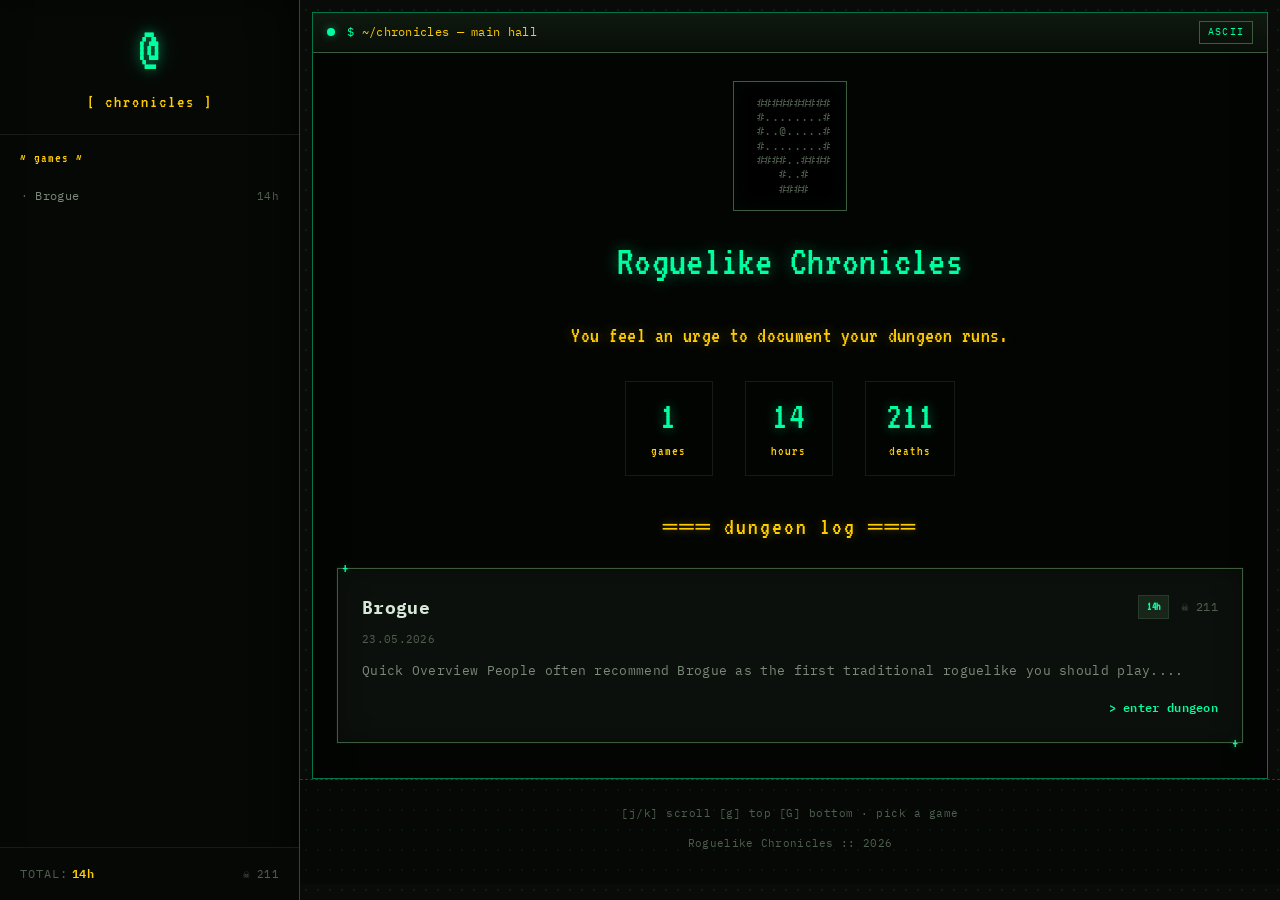
==== index.html @ c8e991f7 "deploy: 775ee15b9d91f881b4c596641ac3ddcf0772342a" ====
<!DOCTYPE html>
<html lang="en">
<head>
  <meta charset="UTF-8">
  <meta name="viewport" content="width=device-width, initial-scale=1.0">
  <title>Roguelike Chronicles</title>
  <link rel="stylesheet" href="https://fonts.googleapis.com/css2?family=IBM+Plex+Mono:wght@400;500;600&family=VT323&display=swap">
  <script async src="https://www.googletagmanager.com/gtag/js?id=G-BKC3J0J8XS"></script>
  <script>
    window.dataLayer = window.dataLayer || [];
    function gtag(){dataLayer.push(arguments);}
    gtag('js', new Date());
    gtag('config', 'G-BKC3J0J8XS');
  </script>
  <style>
/* =============================================
   Roguelike Chronicles — terminal / ASCII theme
   ============================================= */

:root {
  --bg-primary: #080b08;
  --bg-secondary: #0f140f;
  --bg-sidebar: #060806;
  --bg-card: #0c100c;
  --bg-hover: #141a14;
  --bg-active: #101510;

  --phosphor-green: #00ff9f;
  --phosphor-amber: #ffcc00;
  --phosphor-red: #ff6b6b;
  --phosphor-cyan: #5ee7ff;
  --phosphor-purple: #c9a0ff;

  --accent-green: var(--phosphor-green);
  --accent-amber: var(--phosphor-amber);
  --accent-red: var(--phosphor-red);
  --accent-cyan: var(--phosphor-cyan);
  --accent-purple: var(--phosphor-purple);

  --text-primary: #b8c4b8;
  --text-secondary: #7a8a7a;
  --text-muted: #4f5f4f;
  --text-bright: #d8e8d8;

  --border-color: #2a3a2a;
  --border-bright: #3d5c3d;
  --border-subtle: #151c15;

  --floor-dot: rgba(0, 255, 159, 0.09);
  --glow-green: rgba(0, 255, 159, 0.45);
  --glow-amber: rgba(255, 204, 0, 0.35);

  --font-mono: 'IBM Plex Mono', 'Courier New', Courier, monospace;
  --font-terminal: 'VT323', 'Courier New', Courier, monospace;

  --sidebar-width: 300px;
}

*, *::before, *::after { box-sizing: border-box; }

html { scroll-behavior: smooth; }

body.roguelike-terminal {
  margin: 0;
  padding: 0;
  background: #000;
  color: var(--text-primary);
  font-family: var(--font-mono);
  font-size: 15px;
  line-height: 1.65;
  letter-spacing: 0.02em;
  min-height: 100vh;
  overflow-x: hidden;
}

/* Тайловый пол «.» на фоне основной области */
.dungeon-floor {
  position: fixed;
  inset: 0;
  left: var(--sidebar-width);
  pointer-events: none;
  z-index: 0;
  background-color: var(--bg-primary);
  background-image: radial-gradient(circle, var(--floor-dot) 1px, transparent 1px);
  background-size: 12px 20px;
}

.crt-scanlines {
  position: fixed;
  inset: 0;
  left: var(--sidebar-width);
  pointer-events: none;
  z-index: 1;
  opacity: 0.07;
  background: repeating-linear-gradient(
    0deg,
    transparent,
    transparent 2px,
    rgba(0, 0, 0, 0.45) 2px,
    rgba(0, 0, 0, 0.45) 4px
  );
}

@media (prefers-reduced-motion: reduce) {
  .crt-scanlines { display: none; }
}

a {
  color: var(--accent-green);
  text-decoration: none;
  transition: color 0.2s ease;
}

a:hover { color: var(--accent-cyan); text-decoration: underline; }

::selection {
  background: rgba(126, 231, 135, 0.25);
  color: var(--text-bright);
}

:focus-visible {
  outline: 2px solid var(--accent-green);
  outline-offset: 2px;
}

.app {
  position: relative;
  z-index: 2;
  display: flex;
  min-height: 100vh;
}

/* ═══ Главный «экран терминала» ═══ */
.terminal-screen {
  flex: 1;
  align-self: stretch;
  display: flex;
  flex-direction: column;
  margin: 12px 12px 0;
  width: auto;
  max-width: none;
  border: 1px solid rgba(0, 255, 159, 0.45);
  box-shadow:
    inset 0 0 32px rgba(0, 0, 0, 0.55);
  background: #030503;
}

.terminal-titlebar {
  display: flex;
  align-items: center;
  gap: 12px;
  padding: 8px 14px;
  background: linear-gradient(180deg, #0f1a0f 0%, #080d08 100%);
  border-bottom: 1px solid var(--border-bright);
  font-family: var(--font-mono);
  font-size: 12px;
  color: var(--text-secondary);
}

.tb-led {
  width: 8px;
  height: 8px;
  border-radius: 50%;
  background: var(--phosphor-green);
  box-shadow: 0 0 8px var(--glow-green);
  flex-shrink: 0;
}

.tb-title {
  flex: 1;
  color: var(--phosphor-amber);
  white-space: nowrap;
  overflow: hidden;
  text-overflow: ellipsis;
}

.tb-title::before {
  content: '$ ';
  color: var(--phosphor-green);
}

.tb-tag {
  padding: 2px 8px;
  border: 1px solid var(--border-bright);
  color: var(--phosphor-green);
  font-size: 10px;
  letter-spacing: 0.12em;
  text-transform: uppercase;
}

.terminal-body {
  flex: 1;
  padding: 0;
  overflow: hidden;
}

/* Вложенные панели (карточки, статы) */
.terminal-panel {
  position: relative;
  background: var(--bg-card);
  border: 1px solid var(--border-bright);
  border-radius: 0;
  box-shadow:
    inset 0 0 24px rgba(0, 0, 0, 0.35),
    0 0 0 1px var(--bg-primary);
}

.terminal-panel::before,
.terminal-panel::after {
  position: absolute;
  font-family: var(--font-terminal);
  font-size: 16px;
  line-height: 1;
  color: var(--accent-green);
  text-shadow: 0 0 8px var(--glow-green);
  pointer-events: none;
  user-select: none;
}

.terminal-panel::before {
  content: '+';
  top: -1px;
  left: 4px;
  transform: translateY(-50%);
}

.terminal-panel::after {
  content: '+';
  bottom: -1px;
  right: 4px;
  transform: translateY(50%);
}

/* =============================================
   SIDEBAR
   ============================================= */

.sidebar {
  width: var(--sidebar-width);
  min-height: 100vh;
  background: var(--bg-sidebar);
  border-right: 1px solid rgba(0, 255, 159, 0.35);
  box-shadow: inset -12px 0 32px rgba(0, 0, 0, 0.55);
  display: flex;
  flex-direction: column;
  position: fixed;
  top: 0;
  left: 0;
  bottom: 0;
  z-index: 100;
  overflow-y: auto;
  overflow-x: hidden;
  min-width: 0;
}

/* Flex-дети не должны раздувать сайдбар по ширине */
.sidebar > * {
  min-width: 0;
  max-width: 100%;
}

.sidebar::-webkit-scrollbar { width: 4px; }
.sidebar::-webkit-scrollbar-track { background: transparent; }
.sidebar::-webkit-scrollbar-thumb { background: var(--border-color); border-radius: 2px; }

/* Sidebar Header */
.sidebar-header {
  padding: 24px 20px 16px;
  border-bottom: 1px solid var(--border-subtle);
  text-align: center;
}

.logo {
  display: inline-flex;
  align-items: center;
  justify-content: center;
  width: 1.2em;
  font-family: var(--font-terminal);
  font-size: 56px;
  font-weight: 400;
  color: var(--phosphor-green);
  text-decoration: none;
  line-height: 1;
  text-shadow:
    0 0 12px var(--glow-green),
    0 0 28px rgba(0, 255, 159, 0.25);
  transition: all 0.3s ease;
  cursor: pointer;
  user-select: none;
  -webkit-user-select: none;
  -webkit-user-drag: none;
  caret-color: transparent;
}

.logo:hover {
  color: var(--accent-cyan);
  text-shadow: 0 0 30px rgba(86, 212, 221, 0.5);
  text-decoration: none;
  transform: scale(1.05);
}

.subtitle {
  font-family: var(--font-terminal);
  font-size: 18px;
  color: var(--phosphor-amber);
  margin-top: 8px;
  letter-spacing: 2px;
  overflow-wrap: break-word;
}

/* =============================================
   SIDEBAR: CURRENT GAME (on game pages)
   ============================================= */

.sidebar-current-game {
  padding: 16px 20px;
  border-bottom: 1px solid var(--border-subtle);
  background: rgba(126, 231, 135, 0.04);
}

.current-game-title {
  font-size: 15px;
  font-weight: 700;
  color: var(--text-bright);
  margin-bottom: 6px;
  line-height: 1.3;
}

.current-game-meta {
  display: flex;
  align-items: center;
  gap: 12px;
  font-size: 12px;
}

.current-game-hours {
  font-weight: 600;
  font-variant-numeric: tabular-nums;
}

.current-game-hours.time-short { color: var(--accent-green); }
.current-game-hours.time-medium { color: var(--accent-amber); }
.current-game-hours.time-long { color: var(--accent-red); }

.current-game-deaths {
  color: var(--text-muted);
  font-variant-numeric: tabular-nums;
}

/* =============================================
   SIDEBAR: TABLE OF CONTENTS
   ============================================= */

.sidebar-toc {
  flex: 1;
  padding: 12px 0;
  min-height: 0;
  overflow-x: hidden;
}

.toc-label,
.other-games-label,
.all-games-label {
  padding: 0 20px;
  font-family: var(--font-terminal);
  font-size: 14px;
  color: var(--accent-amber);
  letter-spacing: 1px;
  margin-bottom: 8px;
}

.sidebar-toc ul,
.sidebar-other-games ul,
.sidebar-all-games ul {
  list-style: none;
  margin: 0;
  padding: 0;
}

.toc-link {
  display: block;
  padding: 8px 20px 8px 24px;
  color: var(--text-secondary);
  text-decoration: none;
  font-size: 12px;
  line-height: 1.5;
  border-left: 2px solid transparent;
  transition: all 0.2s ease;
  position: relative;
  overflow-wrap: break-word;
  word-break: break-word;
}

.toc-link::before {
  content: '>';
  position: absolute;
  left: 10px;
  opacity: 0;
  color: var(--accent-green);
  font-size: 11px;
  font-family: var(--font-terminal);
  transition: opacity 0.2s ease;
}

.toc-link:hover {
  background: var(--bg-hover);
  color: var(--text-primary);
  text-decoration: none;
}

.toc-link:hover::before { opacity: 0.5; }

.toc-link.active {
  background: var(--bg-hover);
  color: var(--accent-green);
  border-left-color: var(--accent-green);
}

.toc-link.active::before { opacity: 1; }

/* =============================================
   SIDEBAR: OTHER GAMES
   ============================================= */

.sidebar-other-games {
  padding: 12px 0;
  border-top: 1px solid var(--border-subtle);
  overflow-x: hidden;
}

.nav-game-link {
  display: flex;
  align-items: center;
  justify-content: space-between;
  gap: 8px;
  padding: 8px 20px;
  color: var(--text-secondary);
  text-decoration: none;
  font-size: 12px;
  transition: all 0.2s ease;
  border-left: 2px solid transparent;
  min-width: 0;
  max-width: 100%;
}

.nav-game-link:hover {
  background: var(--bg-hover);
  color: var(--text-primary);
  text-decoration: none;
}

.nav-game-title {
  flex: 1;
  min-width: 0;
  overflow: hidden;
  text-overflow: ellipsis;
  white-space: nowrap;
}

.nav-game-hours {
  flex-shrink: 0;
  font-size: 11px;
  color: var(--text-muted);
  font-variant-numeric: tabular-nums;
}

/* =============================================
   SIDEBAR: ALL GAMES (index page)
   ============================================= */

.sidebar-all-games {
  flex: 1;
  padding: 12px 0;
  min-height: 0;
  overflow-x: hidden;
}

.nav-game-link::before {
  content: '· ';
  color: var(--text-muted);
  font-family: var(--font-terminal);
}

.nav-game-link:hover::before {
  content: '> ';
  color: var(--accent-green);
}

/* =============================================
   SIDEBAR FOOTER
   ============================================= */

.sidebar-footer {
  padding: 16px 20px;
  border-top: 1px solid var(--border-subtle);
  background: var(--bg-sidebar);
}

.back-link {
  display: block;
  color: var(--text-muted);
  font-size: 12px;
  transition: color 0.2s ease;
}

.back-link:hover {
  color: var(--accent-green);
  text-decoration: none;
}

.total-hours {
  display: flex;
  align-items: center;
  justify-content: space-between;
  font-size: 12px;
  flex-wrap: wrap;
  gap: 4px;
}

.total-label {
  color: var(--text-muted);
  text-transform: uppercase;
  letter-spacing: 1px;
}

.total-value {
  color: var(--accent-amber);
  font-weight: 600;
  font-variant-numeric: tabular-nums;
}

.total-deaths {
  color: var(--text-muted);
  font-size: 11px;
  margin-left: auto;
}

/* =============================================
   MAIN CONTENT
   ============================================= */

.main {
  flex: 1;
  margin-left: var(--sidebar-width);
  min-height: 100vh;
  min-width: 0;
  display: flex;
  flex-direction: column;
  align-items: stretch;
  padding-bottom: 16px;
}

/* =============================================
   INDEX PAGE
   ============================================= */

.main-index,
.main {
  background: transparent;
}

.index-container {
  width: 100%;
  padding: 28px 24px 32px;
}

.index-header {
  text-align: center;
  margin-bottom: 32px;
}

.hero-ascii {
  display: flex;
  flex-direction: column;
  align-items: center;
  gap: 16px;
  margin-bottom: 20px;
}

.ascii-dungeon {
  margin: 0;
  padding: 14px 16px;
  font-family: var(--font-mono);
  font-size: 12px;
  line-height: 1.2;
  white-space: pre;
  text-align: left;
  color: var(--text-muted);
  background: #000;
  border: 1px solid var(--border-bright);
  box-shadow: inset 0 0 20px rgba(0, 255, 159, 0.04);
}

.index-header h1 {
  font-family: var(--font-terminal);
  font-size: 42px;
  font-weight: 400;
  color: var(--phosphor-green);
  margin: 0;
  text-shadow: 0 0 16px var(--glow-green);
}

.index-subtitle {
  font-family: var(--font-terminal);
  font-size: 22px;
  color: var(--phosphor-amber);
  margin: 0 0 28px 0;
  text-shadow: 0 0 12px var(--glow-amber);
}

.section-heading {
  font-family: var(--font-terminal);
  font-size: 24px;
  font-weight: 400;
  color: var(--phosphor-amber);
  text-align: center;
  margin: 0 0 20px;
  letter-spacing: 2px;
  text-shadow: 0 0 10px var(--glow-amber);
}

.index-stats {
  display: flex;
  justify-content: center;
  gap: 32px;
}

.index-stat {
  text-align: center;
  padding: 12px 20px;
  border: 1px solid var(--border-subtle);
  background: rgba(0, 0, 0, 0.25);
  min-width: 88px;
}

.index-stat-value {
  display: block;
  font-family: var(--font-terminal);
  font-size: 40px;
  color: var(--accent-green);
  line-height: 1.1;
  text-shadow: 0 0 12px var(--glow-green);
}

.index-stat-label {
  font-family: var(--font-terminal);
  font-size: 14px;
  color: var(--accent-amber);
  letter-spacing: 1px;
}

/* Games Grid */
.games-grid {
  display: grid;
  grid-template-columns: 1fr;
  gap: 16px;
}

/* Game Card */
.game-card {
  display: block;
  padding: 24px;
  text-decoration: none;
  color: inherit;
  transition: all 0.25s ease;
  opacity: 0;
  transform: translateY(12px);
  animation: fadeInUp 0.5s ease forwards;
}

.game-card:nth-child(1) { animation-delay: 0.05s; }
.game-card:nth-child(2) { animation-delay: 0.1s; }
.game-card:nth-child(3) { animation-delay: 0.15s; }
.game-card:nth-child(4) { animation-delay: 0.2s; }
.game-card:nth-child(5) { animation-delay: 0.25s; }

@keyframes fadeInUp {
  to { opacity: 1; transform: translateY(0); }
}

.game-card:hover {
  border-color: var(--accent-green);
  box-shadow:
    inset 0 0 20px rgba(95, 207, 95, 0.06),
    0 0 12px rgba(95, 207, 95, 0.12);
  transform: translateY(-1px);
  text-decoration: none;
}

.game-card-header {
  display: flex;
  align-items: center;
  justify-content: space-between;
  margin-bottom: 8px;
}

.game-card-title {
  font-size: 18px;
  font-weight: 700;
  color: var(--text-bright);
  margin: 0;
}

.game-card-meta {
  display: flex;
  align-items: center;
  gap: 12px;
}

.game-card-hours {
  padding: 2px 8px;
  border: 1px solid var(--border-color);
  border-radius: 0;
  font-size: 11px;
  font-family: var(--font-terminal);
  font-weight: 600;
  font-variant-numeric: tabular-nums;
}

.game-card-hours.time-short {
  background: rgba(126, 231, 135, 0.1);
  color: var(--accent-green);
}

.game-card-hours.time-medium {
  background: rgba(255, 166, 87, 0.1);
  color: var(--accent-amber);
}

.game-card-hours.time-long {
  background: rgba(255, 123, 114, 0.15);
  color: var(--accent-red);
}

.game-card-deaths {
  font-size: 12px;
  color: var(--text-muted);
}

.game-card-date {
  font-size: 11px;
  color: var(--text-muted);
  margin-bottom: 12px;
}

.game-card-preview {
  font-size: 13px;
  color: var(--text-secondary);
  line-height: 1.7;
  margin: 0 0 16px 0;
}

.game-card-footer {
  display: flex;
  justify-content: flex-end;
}

.game-card-link {
  font-size: 12px;
  color: var(--accent-green);
  font-weight: 600;
}

.game-card:hover .game-card-link {
  color: var(--accent-cyan);
}

/* =============================================
   GAME PAGE
   ============================================= */

.article-page {
  width: 100%;
  padding: 28px 24px 16px;
}

.article-page-header {
  margin-bottom: 32px;
  padding: 24px;
}

.article-page-header h1 {
  font-family: var(--font-terminal);
  font-size: 36px;
  font-weight: 400;
  color: var(--accent-green);
  margin: 0 0 16px 0;
  text-shadow: 0 0 16px var(--glow-green);
}

/* Строка статуса в духе NetHack / Brogue */
.status-bar {
  display: flex;
  flex-wrap: wrap;
  align-items: center;
  gap: 8px 4px;
  padding: 10px 12px;
  font-family: var(--font-mono);
  font-size: 12px;
  background: rgba(0, 0, 0, 0.45);
  border: 1px solid var(--border-subtle);
  color: var(--text-secondary);
}

.status-key {
  color: var(--accent-amber);
  margin-right: 4px;
}

.status-sep {
  color: var(--text-muted);
  user-select: none;
}

.status-item.time-short { color: var(--accent-green); }
.status-item.time-medium { color: var(--accent-amber); }
.status-item.time-long { color: var(--accent-red); }
.status-item.status-danger { color: var(--accent-red); }

/* =============================================
   STATISTICS TABLE
   ============================================= */

.stats-section {
  margin-bottom: 32px;
  padding: 20px 24px;
}

.stats-title {
  font-family: var(--font-terminal);
  font-size: 18px;
  font-weight: 400;
  color: var(--accent-amber);
  margin: 0 0 16px 0;
  letter-spacing: 1px;
}

.stats-table {
  width: 100%;
  border-collapse: collapse;
  font-size: 13px;
}

.stats-table tbody tr {
  border-bottom: 1px solid var(--border-subtle);
}

.stats-table tbody tr:last-child {
  border-bottom: none;
}

.stat-metric {
  padding: 8px 0;
  color: var(--text-secondary);
  width: 45%;
}

.stat-value {
  padding: 8px 0;
  text-align: right;
  font-weight: 600;
  font-variant-numeric: tabular-nums;
}

.stat-value.val-normal { color: var(--text-primary); }
.stat-value.val-success { color: var(--accent-green); }
.stat-value.val-danger { color: var(--accent-red); }

/* =============================================
   ARTICLE CONTENT
   ============================================= */

.article-content {
  color: var(--text-primary);
}

.article-content h1 {
  font-size: 22px;
  color: var(--text-bright);
  margin: 32px 0 16px;
  padding-bottom: 8px;
  border-bottom: 1px solid var(--border-subtle);
  scroll-margin-top: 24px;
}

.article-content h2 {
  font-family: var(--font-terminal);
  font-size: 22px;
  font-weight: 400;
  color: var(--accent-green);
  margin: 28px 0 14px;
  scroll-margin-top: 24px;
  padding-left: 12px;
  border-left: 3px solid var(--border-bright);
}

.article-content h2::before {
  content: '## ';
  color: var(--text-muted);
  font-size: 0.85em;
}

.article-content h3 {
  font-size: 15px;
  color: var(--accent-amber);
  margin: 24px 0 12px;
  font-weight: 600;
}

.article-content h4 {
  font-size: 14px;
  color: var(--accent-cyan);
  margin: 20px 0 10px;
  font-weight: 600;
}

.article-content p {
  margin: 0 0 16px 0;
  line-height: 1.8;
}

.article-content strong { color: var(--text-bright); font-weight: 600; }
.article-content em { color: var(--accent-purple); font-style: italic; }

.article-content code {
  background: var(--bg-secondary);
  color: var(--accent-cyan);
  padding: 2px 6px;
  border-radius: 0;
  font-size: 13px;
  font-family: var(--font-mono);
  border: 1px solid var(--border-subtle);
}

.article-content pre {
  background: #040604;
  border: 1px solid var(--border-bright);
  border-radius: 0;
  padding: 16px 20px;
  margin: 20px 0;
  overflow-x: auto;
  box-shadow: inset 0 0 16px rgba(0, 0, 0, 0.5);
}

.article-content pre::before {
  content: ' ``` ';
  display: block;
  font-family: var(--font-terminal);
  font-size: 12px;
  color: var(--text-muted);
  margin-bottom: 8px;
  letter-spacing: 2px;
}

.article-content pre code {
  background: transparent;
  border: none;
  padding: 0;
  color: var(--text-primary);
  font-size: 13px;
  line-height: 1.6;
}

/* Блок цитаты — как строка message log */
.article-content blockquote {
  margin: 20px 0;
  padding: 12px 16px;
  border: none;
  border-left: 3px solid var(--accent-amber);
  background: rgba(0, 0, 0, 0.4);
  border-radius: 0;
  font-style: normal;
  color: var(--text-primary);
}

.article-content blockquote::before {
  content: '> ';
  color: var(--accent-amber);
  font-family: var(--font-terminal);
  font-size: 14px;
}

.article-content blockquote p { margin: 0; }

.article-content ul,
.article-content ol {
  margin: 16px 0;
  padding-left: 24px;
}

.article-content li { margin: 8px 0; }

.article-content ul {
  list-style: none;
  padding-left: 8px;
}

.article-content ul li::before {
  content: '· ';
  color: var(--accent-green);
  font-weight: bold;
}

.article-content ol li::marker {
  color: var(--accent-amber);
  font-family: var(--font-terminal);
}

.article-content img {
  max-width: 100%;
  height: auto;
  border-radius: 8px;
  border: 1px solid var(--border-color);
  margin: 20px 0;
}

.article-content hr {
  border: none;
  height: 1px;
  background: var(--border-color);
  margin: 32px 0;
  position: relative;
}

.article-content hr::after {
  content: '***';
  position: absolute;
  left: 50%;
  top: 50%;
  transform: translate(-50%, -50%);
  background: var(--bg-primary);
  padding: 0 16px;
  color: var(--text-muted);
  font-family: var(--font-mono);
  font-size: 12px;
  letter-spacing: 4px;
}

.article-content a {
  color: var(--accent-green);
  border-bottom: 1px dotted var(--accent-green);
  transition: all 0.2s ease;
}

.article-content a:hover {
  color: var(--accent-cyan);
  border-bottom-color: var(--accent-cyan);
}

/* Content tables (markdown tables in articles) */
.article-content table {
  width: 100%;
  border-collapse: collapse;
  margin: 20px 0;
  font-size: 13px;
  border: 1px solid var(--border-bright);
  border-radius: 0;
  overflow: hidden;
}

.article-content thead {
  background: var(--bg-secondary);
}

.article-content th {
  padding: 12px 16px;
  text-align: left;
  font-weight: 600;
  color: var(--accent-amber);
  border-bottom: 2px solid var(--border-color);
  font-size: 12px;
  text-transform: uppercase;
  letter-spacing: 0.5px;
}

.article-content td {
  padding: 10px 16px;
  border-bottom: 1px solid var(--border-subtle);
  color: var(--text-primary);
}

.article-content tbody tr:hover {
  background: rgba(126, 231, 135, 0.03);
}

.article-content tbody tr:last-child td {
  border-bottom: none;
}

/* =============================================
   SITE FOOTER
   ============================================= */

.site-footer {
  text-align: center;
  padding: 24px 32px 32px;
  color: var(--text-muted);
  font-size: 12px;
  border-top: 1px dashed var(--border-color);
  background: rgba(0, 0, 0, 0.25);
}

.footer-status {
  font-family: var(--font-terminal);
  font-size: 16px;
  color: var(--accent-amber);
  margin: 0 0 8px;
  animation: blink-more 1.2s step-end infinite;
}

@keyframes blink-more {
  50% { opacity: 0.35; }
}

@media (prefers-reduced-motion: reduce) {
  .footer-status { animation: none; }
}

.footer-hint {
  font-size: 11px;
  color: var(--text-muted);
  margin: 0 0 12px;
  letter-spacing: 0.5px;
}

.footer-copy {
  margin: 0;
  font-size: 11px;
}

.site-footer a {
  color: var(--text-secondary);
  border-bottom: 1px dotted var(--border-color);
}

.site-footer a:hover { color: var(--accent-green); }

/* =============================================
   MOBILE
   ============================================= */

@media (max-width: 768px) {
  :root { --sidebar-width: 100%; }

  .dungeon-floor,
  .crt-scanlines {
    left: 0;
  }

  .app { flex-direction: column; }

  .sidebar {
    position: relative;
    width: 100%;
    min-height: auto;
    max-height: 55vh;
    border-right: none;
    border-bottom: 1px solid var(--border-color);
  }

  .sidebar-header { padding: 16px; }
  .logo { font-size: 36px; }

  .main { margin-left: 0; }

  .terminal-screen {
    margin: 8px 8px 0;
  }

  .article-page,
  .index-container { padding: 20px 14px; }

  .ascii-dungeon { font-size: 10px; max-width: 100%; overflow-x: auto; }

  .index-stats { gap: 20px; }
  .index-stat-value { font-size: 28px; }
  .index-header h1 { font-size: 32px; }

  .article-page-header h1 { font-size: 22px; }

  .game-card { padding: 20px; }
  .game-card-header { flex-direction: column; align-items: flex-start; gap: 8px; }
}

  </style>
</head>
<body class="roguelike-terminal">
  <div class="dungeon-floor" aria-hidden="true"></div>
  <div class="crt-scanlines" aria-hidden="true"></div>
  <div class="app">
    <aside class="sidebar">
      <div class="sidebar-header">
        <a href="index.html" class="logo" title="Roguelike Chronicles" aria-label="Roguelike Chronicles">@</a>
        <div class="subtitle">[ chronicles ]</div>
      </div>
      <nav class="sidebar-all-games">
        <div class="all-games-label">~ games ~</div>
        <ul>
<li><a href="games/brogue.html" class="nav-game-link"><span class="nav-game-title">Brogue</span><span class="nav-game-hours">14h</span></a></li>
        </ul>
      </nav>
      <div class="sidebar-footer">
        <div class="total-hours">
          <span class="total-label">Total:</span>
          <span class="total-value">14h</span>
          <span class="total-deaths">&#x2620; 211</span>
        </div>
      </div>
    </aside>
    <main class="main main-index">
      <div class="terminal-screen">
        <div class="terminal-titlebar">
          <span class="tb-led" aria-hidden="true"></span>
          <span class="tb-title">~/chronicles — main hall</span>
          <span class="tb-tag">ASCII</span>
        </div>
        <div class="terminal-body">
      <div class="index-container">
        <header class="index-header">
          <div class="hero-ascii">
            <pre class="ascii-dungeon" aria-hidden="true"> ##########
 #........#
 #..@.....#
 #........#
 ####..####
    #..#
    ####</pre>
            <h1>Roguelike Chronicles</h1>
          </div>
          <p class="index-subtitle">You feel an urge to document your dungeon runs.</p>
          <div class="index-stats">
            <div class="index-stat">
              <span class="index-stat-value">1</span>
              <span class="index-stat-label">games</span>
            </div>
            <div class="index-stat">
              <span class="index-stat-value">14</span>
              <span class="index-stat-label">hours</span>
            </div>
            <div class="index-stat">
              <span class="index-stat-value">211</span>
              <span class="index-stat-label">deaths</span>
            </div>
          </div>
        </header>
        <h2 class="section-heading">═══ dungeon log ═══</h2>
        <div class="games-grid">
<a href="games/brogue.html" class="game-card terminal-panel">  <div class="game-card-header">    <h2 class="game-card-title">Brogue</h2>    <div class="game-card-meta">      <span class="game-card-hours time-short">14h</span>      <span class="game-card-deaths">&#x2620; 211</span>    </div>  </div>  <div class="game-card-date">23.05.2026</div>  <p class="game-card-preview">Quick Overview

People often recommend Brogue as the first traditional roguelike you should play....</p>  <div class="game-card-footer">    <span class="game-card-link">&gt; enter dungeon</span>  </div></a>
        </div>
      </div>
        </div>
      </div>
      <footer class="site-footer">
        <p class="footer-hint">[j/k] scroll  [g] top  [G] bottom  · pick a game</p>
        <p class="footer-copy">Roguelike Chronicles :: 2026</p>
      </footer>
    </main>
  </div>
</body>
</html>
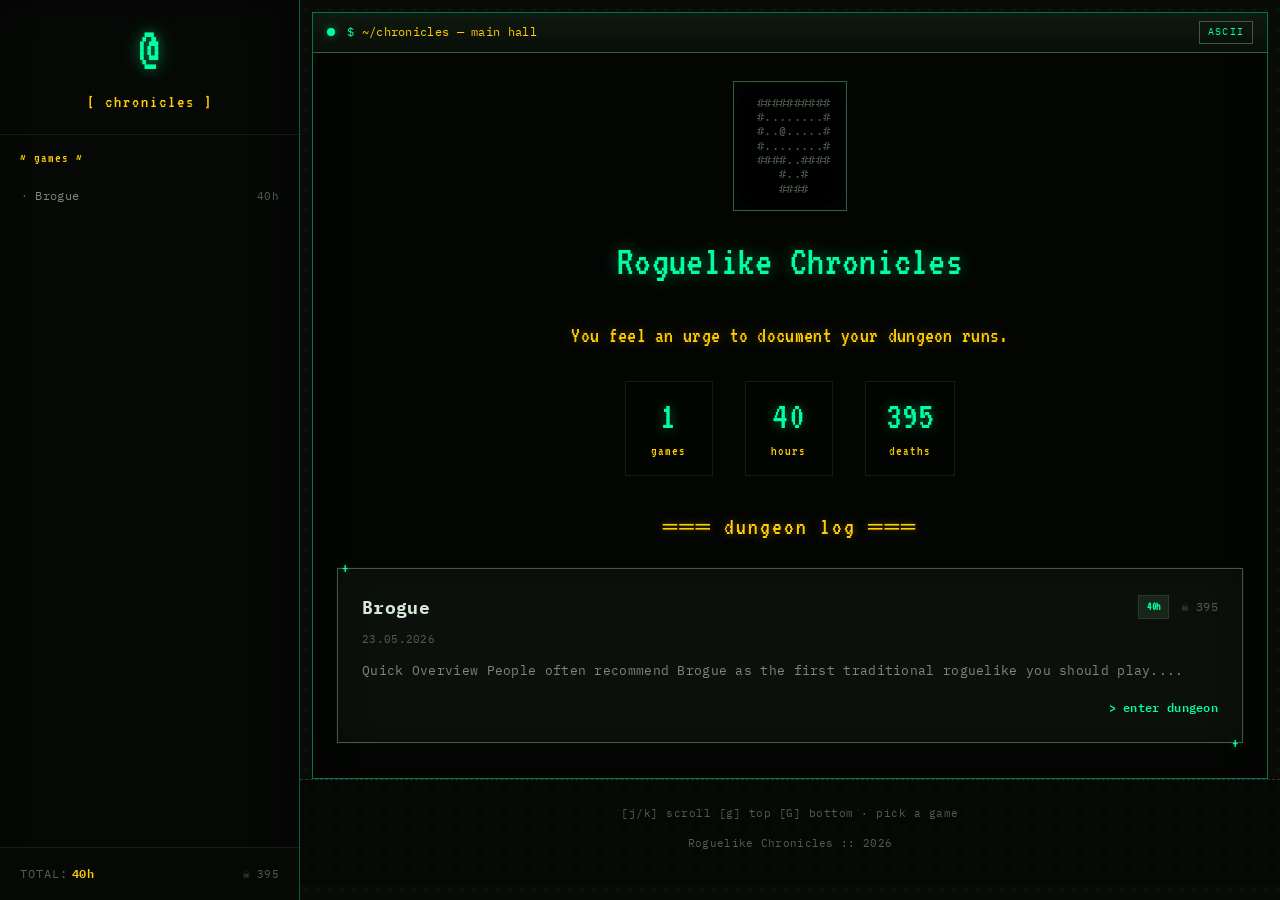
==== commit f8b6a6ec: "deploy: 1447c6940be909b8b7660e934741247ea23d5561" ====
--- a/index.html
+++ b/index.html
@@ -1012,6 +1012,33 @@
   border-radius: 8px;
   border: 1px solid var(--border-color);
   margin: 20px 0;
+  cursor: pointer;
+}
+
+.modal-overlay {
+  display: none;
+  position: fixed;
+  inset: 0;
+  z-index: 1000;
+  background: rgba(0, 0, 0, 0.85);
+  justify-content: center;
+  align-items: center;
+  cursor: pointer;
+}
+
+.modal-overlay.open {
+  display: flex;
+}
+
+.modal-overlay img {
+  max-width: 90vw;
+  max-height: 90vh;
+  width: auto;
+  height: auto;
+  border-radius: 8px;
+  border: 1px solid var(--border-color);
+  cursor: pointer;
+  object-fit: contain;
 }
 
 .article-content hr {
@@ -1196,14 +1223,14 @@
       <nav class="sidebar-all-games">
         <div class="all-games-label">~ games ~</div>
         <ul>
-<li><a href="games/brogue.html" class="nav-game-link"><span class="nav-game-title">Brogue</span><span class="nav-game-hours">14h</span></a></li>
+<li><a href="games/brogue.html" class="nav-game-link"><span class="nav-game-title">Brogue</span><span class="nav-game-hours">40h</span></a></li>
         </ul>
       </nav>
       <div class="sidebar-footer">
         <div class="total-hours">
           <span class="total-label">Total:</span>
-          <span class="total-value">14h</span>
-          <span class="total-deaths">&#x2620; 211</span>
+          <span class="total-value">40h</span>
+          <span class="total-deaths">&#x2620; 395</span>
         </div>
       </div>
     </aside>
@@ -1234,18 +1261,18 @@
               <span class="index-stat-label">games</span>
             </div>
             <div class="index-stat">
-              <span class="index-stat-value">14</span>
+              <span class="index-stat-value">40</span>
               <span class="index-stat-label">hours</span>
             </div>
             <div class="index-stat">
-              <span class="index-stat-value">211</span>
+              <span class="index-stat-value">395</span>
               <span class="index-stat-label">deaths</span>
             </div>
           </div>
         </header>
         <h2 class="section-heading">═══ dungeon log ═══</h2>
         <div class="games-grid">
-<a href="games/brogue.html" class="game-card terminal-panel">  <div class="game-card-header">    <h2 class="game-card-title">Brogue</h2>    <div class="game-card-meta">      <span class="game-card-hours time-short">14h</span>      <span class="game-card-deaths">&#x2620; 211</span>    </div>  </div>  <div class="game-card-date">23.05.2026</div>  <p class="game-card-preview">Quick Overview
+<a href="games/brogue.html" class="game-card terminal-panel">  <div class="game-card-header">    <h2 class="game-card-title">Brogue</h2>    <div class="game-card-meta">      <span class="game-card-hours time-short">40h</span>      <span class="game-card-deaths">&#x2620; 395</span>    </div>  </div>  <div class="game-card-date">23.05.2026</div>  <p class="game-card-preview">Quick Overview
 
 People often recommend Brogue as the first traditional roguelike you should play....</p>  <div class="game-card-footer">    <span class="game-card-link">&gt; enter dungeon</span>  </div></a>
         </div>
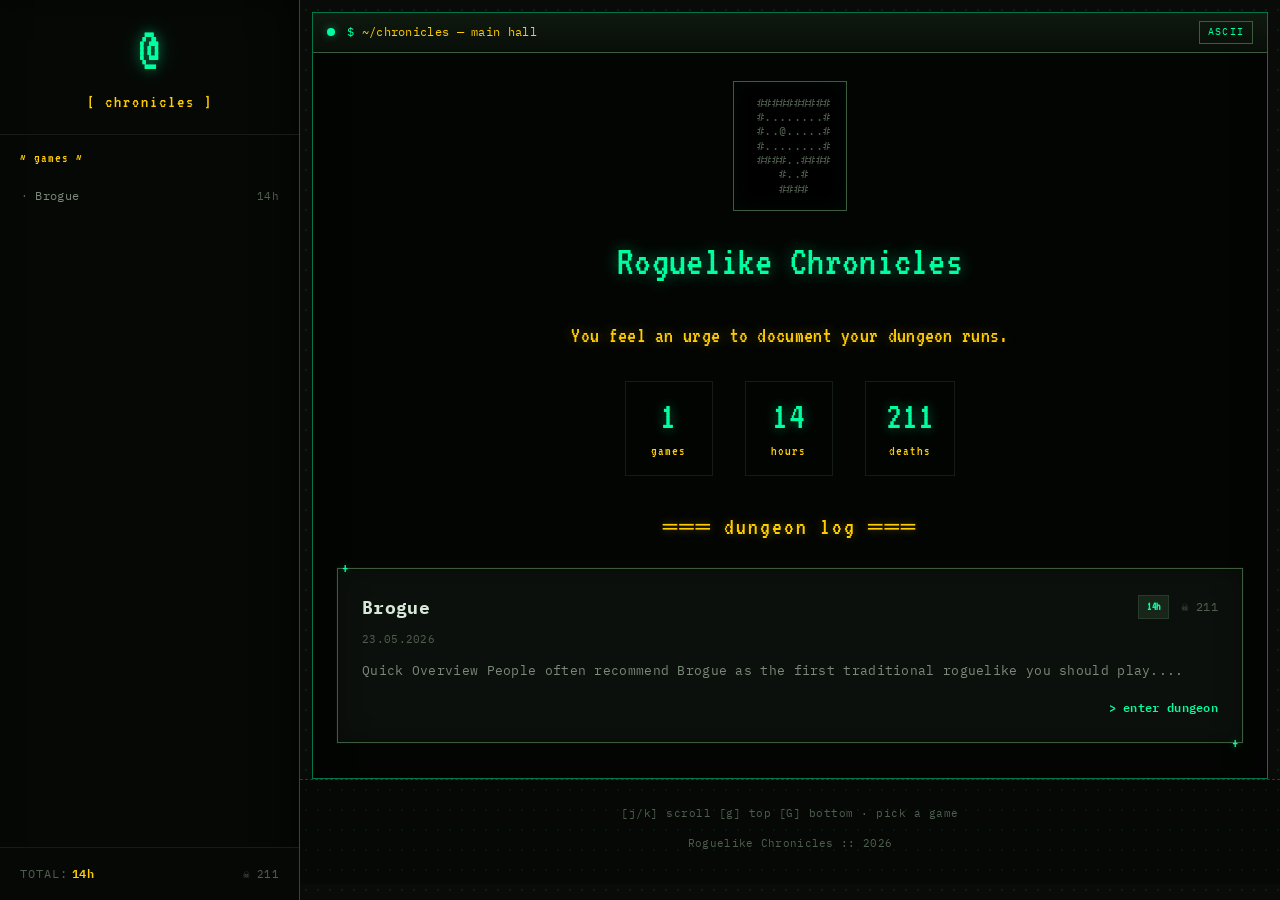
==== commit c33263cb: "deploy: e34503185878094db562e16240221f437efdc12c" ====
--- a/index.html
+++ b/index.html
@@ -1223,14 +1223,14 @@
       <nav class="sidebar-all-games">
         <div class="all-games-label">~ games ~</div>
         <ul>
-<li><a href="games/brogue.html" class="nav-game-link"><span class="nav-game-title">Brogue</span><span class="nav-game-hours">40h</span></a></li>
+<li><a href="games/brogue.html" class="nav-game-link"><span class="nav-game-title">Brogue</span><span class="nav-game-hours">14h</span></a></li>
         </ul>
       </nav>
       <div class="sidebar-footer">
         <div class="total-hours">
           <span class="total-label">Total:</span>
-          <span class="total-value">40h</span>
-          <span class="total-deaths">&#x2620; 395</span>
+          <span class="total-value">14h</span>
+          <span class="total-deaths">&#x2620; 211</span>
         </div>
       </div>
     </aside>
@@ -1261,18 +1261,18 @@
               <span class="index-stat-label">games</span>
             </div>
             <div class="index-stat">
-              <span class="index-stat-value">40</span>
+              <span class="index-stat-value">14</span>
               <span class="index-stat-label">hours</span>
             </div>
             <div class="index-stat">
-              <span class="index-stat-value">395</span>
+              <span class="index-stat-value">211</span>
               <span class="index-stat-label">deaths</span>
             </div>
           </div>
         </header>
         <h2 class="section-heading">═══ dungeon log ═══</h2>
         <div class="games-grid">
-<a href="games/brogue.html" class="game-card terminal-panel">  <div class="game-card-header">    <h2 class="game-card-title">Brogue</h2>    <div class="game-card-meta">      <span class="game-card-hours time-short">40h</span>      <span class="game-card-deaths">&#x2620; 395</span>    </div>  </div>  <div class="game-card-date">23.05.2026</div>  <p class="game-card-preview">Quick Overview
+<a href="games/brogue.html" class="game-card terminal-panel">  <div class="game-card-header">    <h2 class="game-card-title">Brogue</h2>    <div class="game-card-meta">      <span class="game-card-hours time-short">14h</span>      <span class="game-card-deaths">&#x2620; 211</span>    </div>  </div>  <div class="game-card-date">23.05.2026</div>  <p class="game-card-preview">Quick Overview
 
 People often recommend Brogue as the first traditional roguelike you should play....</p>  <div class="game-card-footer">    <span class="game-card-link">&gt; enter dungeon</span>  </div></a>
         </div>
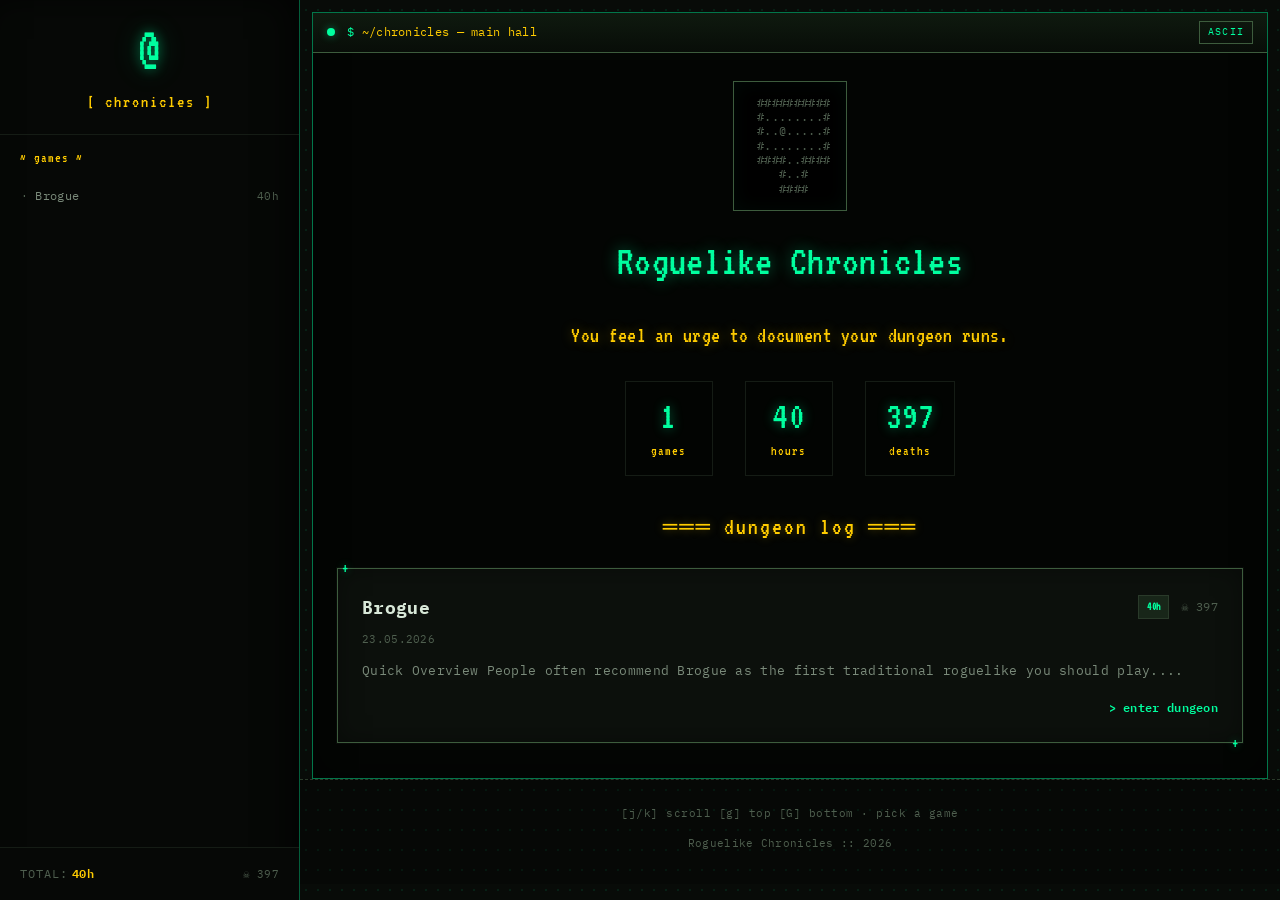
==== commit e4fab8f8: "deploy: c1229e5c154a3351b038bbf70ae386da4ae0eeb4" ====
--- a/index.html
+++ b/index.html
@@ -4,6 +4,7 @@
   <meta charset="UTF-8">
   <meta name="viewport" content="width=device-width, initial-scale=1.0">
   <title>Roguelike Chronicles</title>
+  <link rel="icon" type="image/svg+xml" href="images/favicon.svg">
   <link rel="stylesheet" href="https://fonts.googleapis.com/css2?family=IBM+Plex+Mono:wght@400;500;600&family=VT323&display=swap">
   <script async src="https://www.googletagmanager.com/gtag/js?id=G-BKC3J0J8XS"></script>
   <script>
@@ -274,13 +275,13 @@
   display: inline-flex;
   align-items: center;
   justify-content: center;
-  width: 1.2em;
   font-family: var(--font-terminal);
   font-size: 56px;
   font-weight: 400;
   color: var(--phosphor-green);
   text-decoration: none;
   line-height: 1;
+  padding: 0 0.1em;
   text-shadow:
     0 0 12px var(--glow-green),
     0 0 28px rgba(0, 255, 159, 0.25);
@@ -1223,14 +1224,14 @@
       <nav class="sidebar-all-games">
         <div class="all-games-label">~ games ~</div>
         <ul>
-<li><a href="games/brogue.html" class="nav-game-link"><span class="nav-game-title">Brogue</span><span class="nav-game-hours">14h</span></a></li>
+<li><a href="games/brogue.html" class="nav-game-link"><span class="nav-game-title">Brogue</span><span class="nav-game-hours">40h</span></a></li>
         </ul>
       </nav>
       <div class="sidebar-footer">
         <div class="total-hours">
           <span class="total-label">Total:</span>
-          <span class="total-value">14h</span>
-          <span class="total-deaths">&#x2620; 211</span>
+          <span class="total-value">40h</span>
+          <span class="total-deaths">&#x2620; 397</span>
         </div>
       </div>
     </aside>
@@ -1261,18 +1262,18 @@
               <span class="index-stat-label">games</span>
             </div>
             <div class="index-stat">
-              <span class="index-stat-value">14</span>
+              <span class="index-stat-value">40</span>
               <span class="index-stat-label">hours</span>
             </div>
             <div class="index-stat">
-              <span class="index-stat-value">211</span>
+              <span class="index-stat-value">397</span>
               <span class="index-stat-label">deaths</span>
             </div>
           </div>
         </header>
         <h2 class="section-heading">═══ dungeon log ═══</h2>
         <div class="games-grid">
-<a href="games/brogue.html" class="game-card terminal-panel">  <div class="game-card-header">    <h2 class="game-card-title">Brogue</h2>    <div class="game-card-meta">      <span class="game-card-hours time-short">14h</span>      <span class="game-card-deaths">&#x2620; 211</span>    </div>  </div>  <div class="game-card-date">23.05.2026</div>  <p class="game-card-preview">Quick Overview
+<a href="games/brogue.html" class="game-card terminal-panel">  <div class="game-card-header">    <h2 class="game-card-title">Brogue</h2>    <div class="game-card-meta">      <span class="game-card-hours time-short">40h</span>      <span class="game-card-deaths">&#x2620; 397</span>    </div>  </div>  <div class="game-card-date">23.05.2026</div>  <p class="game-card-preview">Quick Overview
 
 People often recommend Brogue as the first traditional roguelike you should play....</p>  <div class="game-card-footer">    <span class="game-card-link">&gt; enter dungeon</span>  </div></a>
         </div>
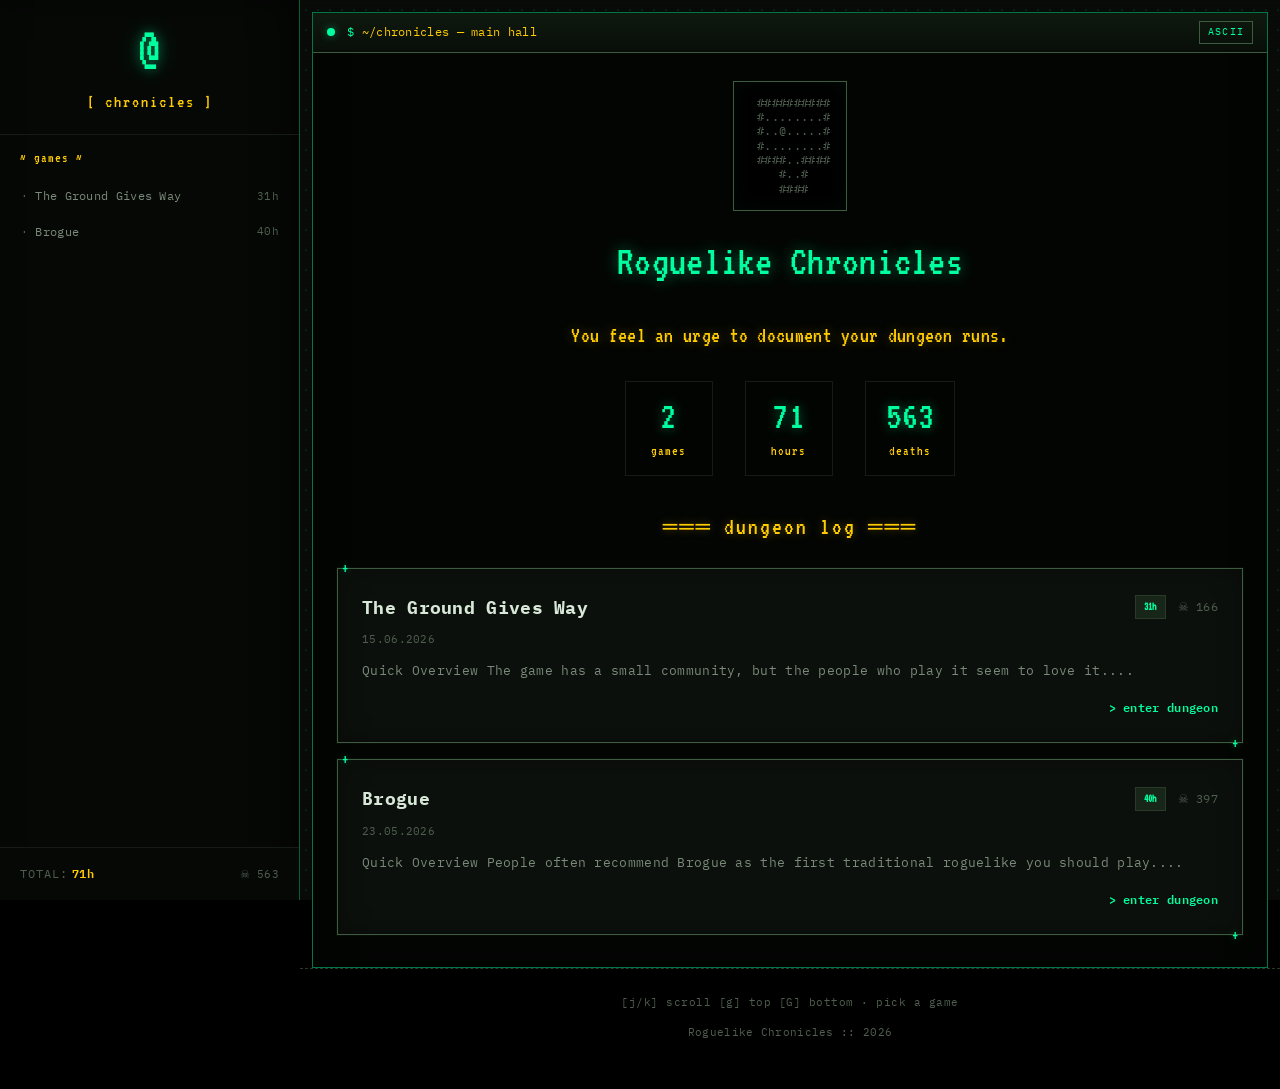
==== commit 6b3fad88: "deploy: 7688a5f671ff54b0698f005c6f6119445014e40e" ====
--- a/index.html
+++ b/index.html
@@ -1224,14 +1224,15 @@
       <nav class="sidebar-all-games">
         <div class="all-games-label">~ games ~</div>
         <ul>
+<li><a href="games/the-ground-gives-way.html" class="nav-game-link"><span class="nav-game-title">The Ground Gives Way</span><span class="nav-game-hours">31h</span></a></li>
 <li><a href="games/brogue.html" class="nav-game-link"><span class="nav-game-title">Brogue</span><span class="nav-game-hours">40h</span></a></li>
         </ul>
       </nav>
       <div class="sidebar-footer">
         <div class="total-hours">
           <span class="total-label">Total:</span>
-          <span class="total-value">40h</span>
-          <span class="total-deaths">&#x2620; 397</span>
+          <span class="total-value">71h</span>
+          <span class="total-deaths">&#x2620; 563</span>
         </div>
       </div>
     </aside>
@@ -1258,21 +1259,24 @@
           <p class="index-subtitle">You feel an urge to document your dungeon runs.</p>
           <div class="index-stats">
             <div class="index-stat">
-              <span class="index-stat-value">1</span>
+              <span class="index-stat-value">2</span>
               <span class="index-stat-label">games</span>
             </div>
             <div class="index-stat">
-              <span class="index-stat-value">40</span>
+              <span class="index-stat-value">71</span>
               <span class="index-stat-label">hours</span>
             </div>
             <div class="index-stat">
-              <span class="index-stat-value">397</span>
+              <span class="index-stat-value">563</span>
               <span class="index-stat-label">deaths</span>
             </div>
           </div>
         </header>
         <h2 class="section-heading">═══ dungeon log ═══</h2>
         <div class="games-grid">
+<a href="games/the-ground-gives-way.html" class="game-card terminal-panel">  <div class="game-card-header">    <h2 class="game-card-title">The Ground Gives Way</h2>    <div class="game-card-meta">      <span class="game-card-hours time-short">31h</span>      <span class="game-card-deaths">&#x2620; 166</span>    </div>  </div>  <div class="game-card-date">15.06.2026</div>  <p class="game-card-preview">Quick Overview
+
+The game has a small community, but the people who play it seem to love it....</p>  <div class="game-card-footer">    <span class="game-card-link">&gt; enter dungeon</span>  </div></a>
 <a href="games/brogue.html" class="game-card terminal-panel">  <div class="game-card-header">    <h2 class="game-card-title">Brogue</h2>    <div class="game-card-meta">      <span class="game-card-hours time-short">40h</span>      <span class="game-card-deaths">&#x2620; 397</span>    </div>  </div>  <div class="game-card-date">23.05.2026</div>  <p class="game-card-preview">Quick Overview
 
 People often recommend Brogue as the first traditional roguelike you should play....</p>  <div class="game-card-footer">    <span class="game-card-link">&gt; enter dungeon</span>  </div></a>
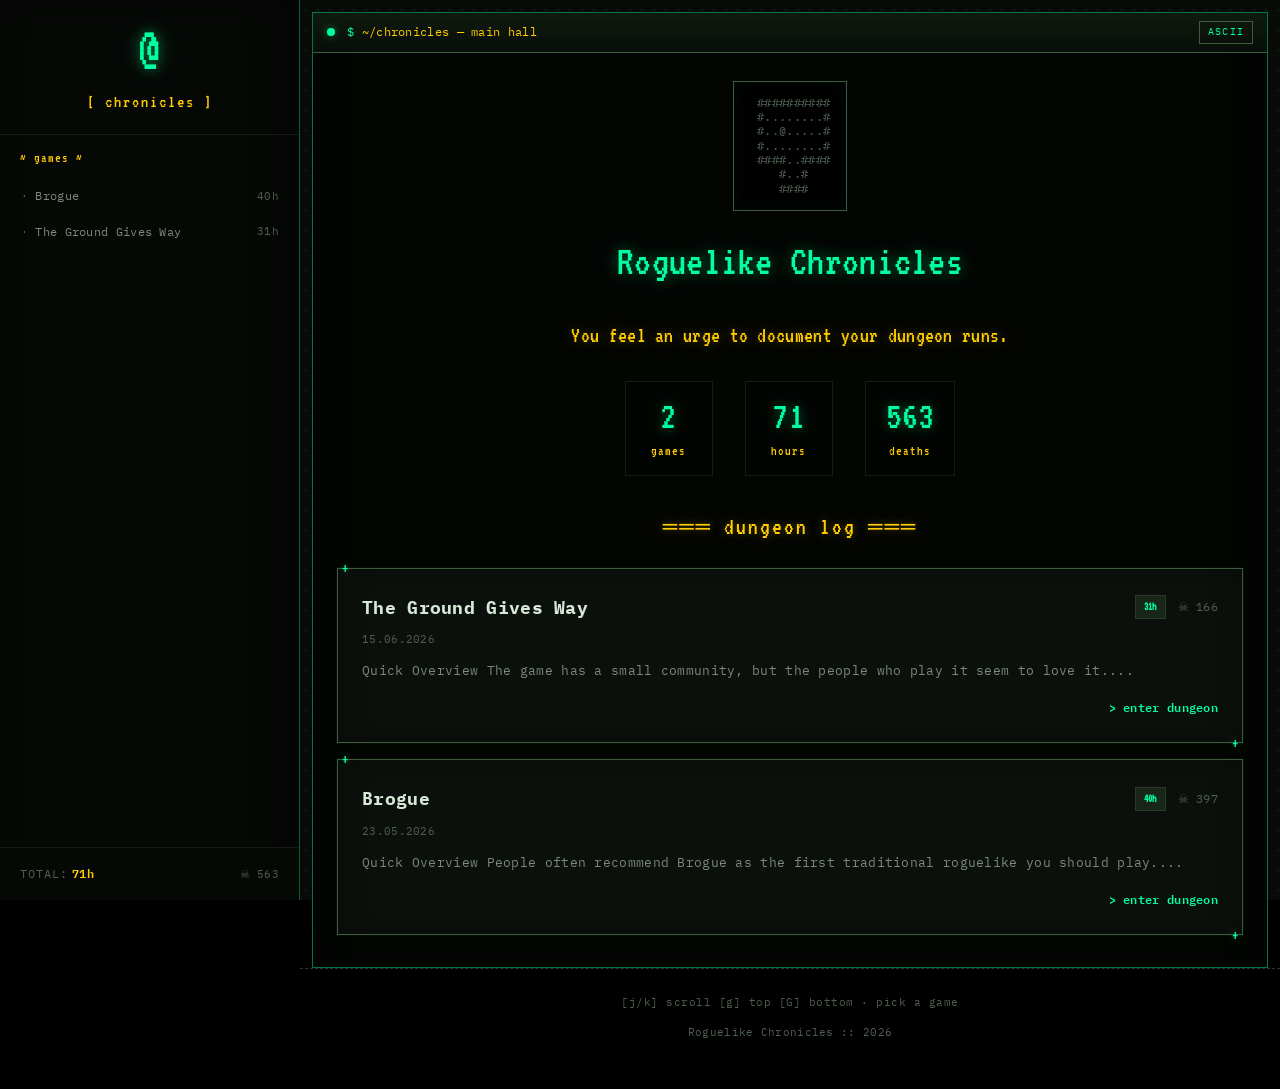
==== commit 109536ba: "deploy: f3e083866222925d6d47982587e339b320906fa9" ====
--- a/index.html
+++ b/index.html
@@ -1224,8 +1224,8 @@
       <nav class="sidebar-all-games">
         <div class="all-games-label">~ games ~</div>
         <ul>
+<li><a href="games/brogue.html" class="nav-game-link"><span class="nav-game-title">Brogue</span><span class="nav-game-hours">40h</span></a></li>
 <li><a href="games/the-ground-gives-way.html" class="nav-game-link"><span class="nav-game-title">The Ground Gives Way</span><span class="nav-game-hours">31h</span></a></li>
-<li><a href="games/brogue.html" class="nav-game-link"><span class="nav-game-title">Brogue</span><span class="nav-game-hours">40h</span></a></li>
         </ul>
       </nav>
       <div class="sidebar-footer">
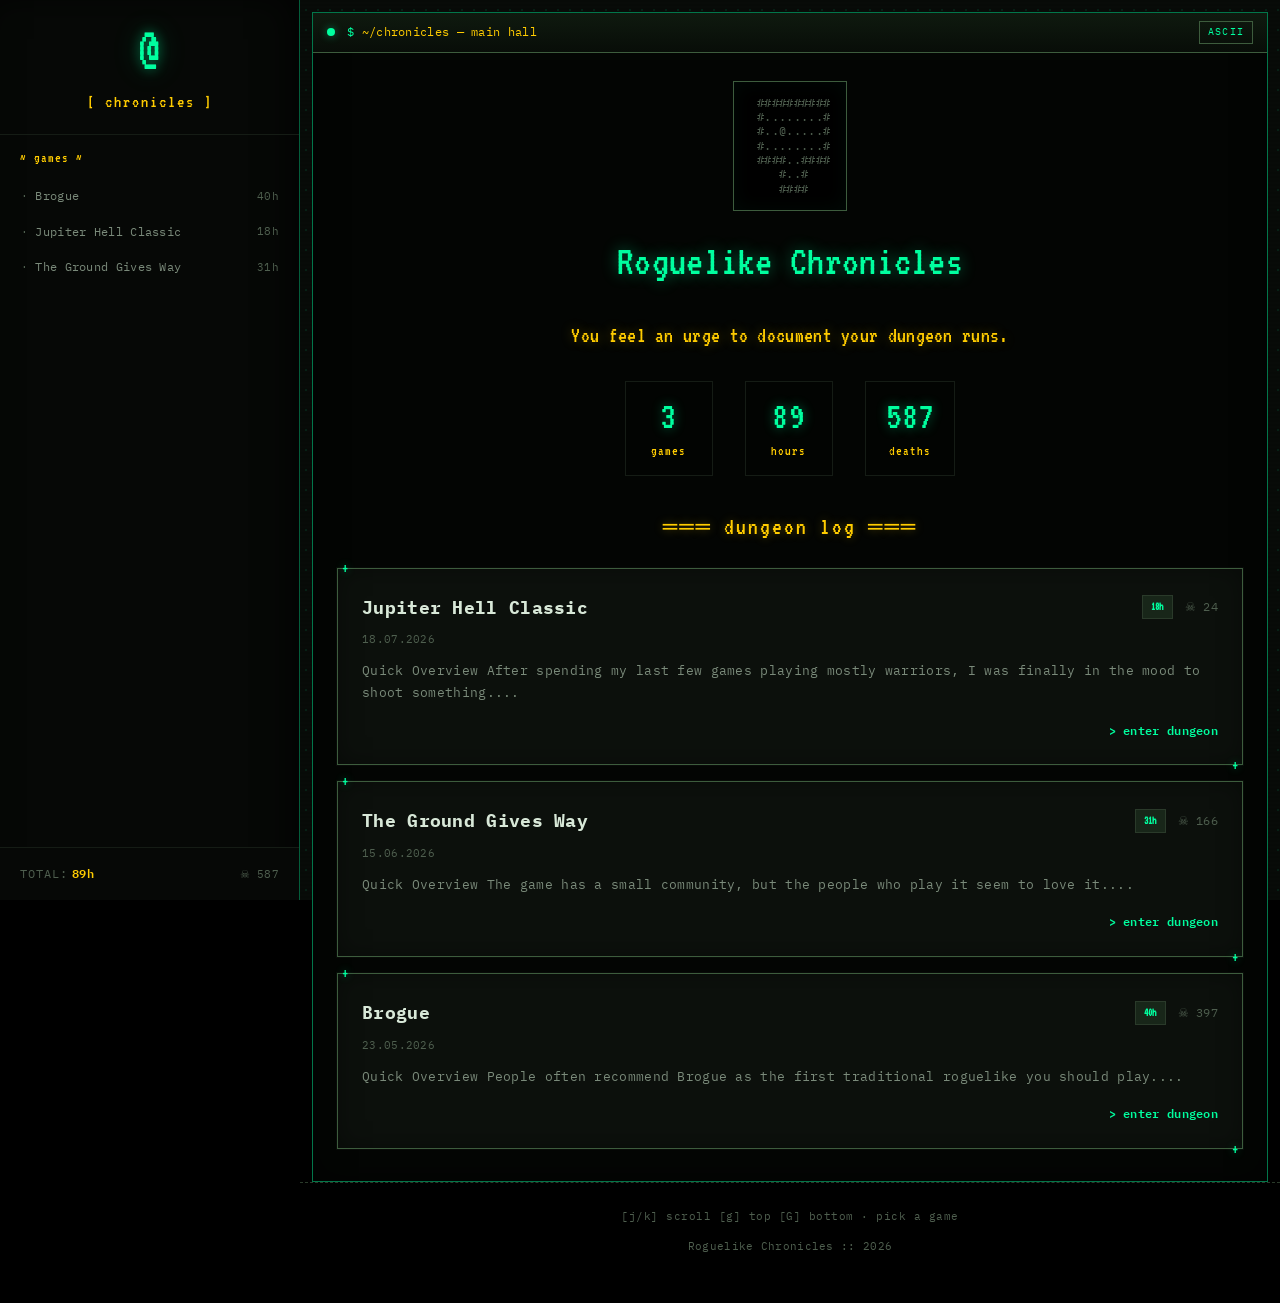
==== commit ec259543: "deploy: a6fe64a33e1d0eff0b41164b9f13721f4445459a" ====
--- a/index.html
+++ b/index.html
@@ -1225,14 +1225,15 @@
         <div class="all-games-label">~ games ~</div>
         <ul>
 <li><a href="games/brogue.html" class="nav-game-link"><span class="nav-game-title">Brogue</span><span class="nav-game-hours">40h</span></a></li>
+<li><a href="games/jupiter-hell-classic.html" class="nav-game-link"><span class="nav-game-title">Jupiter Hell Classic</span><span class="nav-game-hours">18h</span></a></li>
 <li><a href="games/the-ground-gives-way.html" class="nav-game-link"><span class="nav-game-title">The Ground Gives Way</span><span class="nav-game-hours">31h</span></a></li>
         </ul>
       </nav>
       <div class="sidebar-footer">
         <div class="total-hours">
           <span class="total-label">Total:</span>
-          <span class="total-value">71h</span>
-          <span class="total-deaths">&#x2620; 563</span>
+          <span class="total-value">89h</span>
+          <span class="total-deaths">&#x2620; 587</span>
         </div>
       </div>
     </aside>
@@ -1259,21 +1260,24 @@
           <p class="index-subtitle">You feel an urge to document your dungeon runs.</p>
           <div class="index-stats">
             <div class="index-stat">
-              <span class="index-stat-value">2</span>
+              <span class="index-stat-value">3</span>
               <span class="index-stat-label">games</span>
             </div>
             <div class="index-stat">
-              <span class="index-stat-value">71</span>
+              <span class="index-stat-value">89</span>
               <span class="index-stat-label">hours</span>
             </div>
             <div class="index-stat">
-              <span class="index-stat-value">563</span>
+              <span class="index-stat-value">587</span>
               <span class="index-stat-label">deaths</span>
             </div>
           </div>
         </header>
         <h2 class="section-heading">═══ dungeon log ═══</h2>
         <div class="games-grid">
+<a href="games/jupiter-hell-classic.html" class="game-card terminal-panel">  <div class="game-card-header">    <h2 class="game-card-title">Jupiter Hell Classic</h2>    <div class="game-card-meta">      <span class="game-card-hours time-short">18h</span>      <span class="game-card-deaths">&#x2620; 24</span>    </div>  </div>  <div class="game-card-date">18.07.2026</div>  <p class="game-card-preview">Quick Overview
+
+After spending my last few games playing mostly warriors, I was finally in the mood to shoot something....</p>  <div class="game-card-footer">    <span class="game-card-link">&gt; enter dungeon</span>  </div></a>
 <a href="games/the-ground-gives-way.html" class="game-card terminal-panel">  <div class="game-card-header">    <h2 class="game-card-title">The Ground Gives Way</h2>    <div class="game-card-meta">      <span class="game-card-hours time-short">31h</span>      <span class="game-card-deaths">&#x2620; 166</span>    </div>  </div>  <div class="game-card-date">15.06.2026</div>  <p class="game-card-preview">Quick Overview
 
 The game has a small community, but the people who play it seem to love it....</p>  <div class="game-card-footer">    <span class="game-card-link">&gt; enter dungeon</span>  </div></a>
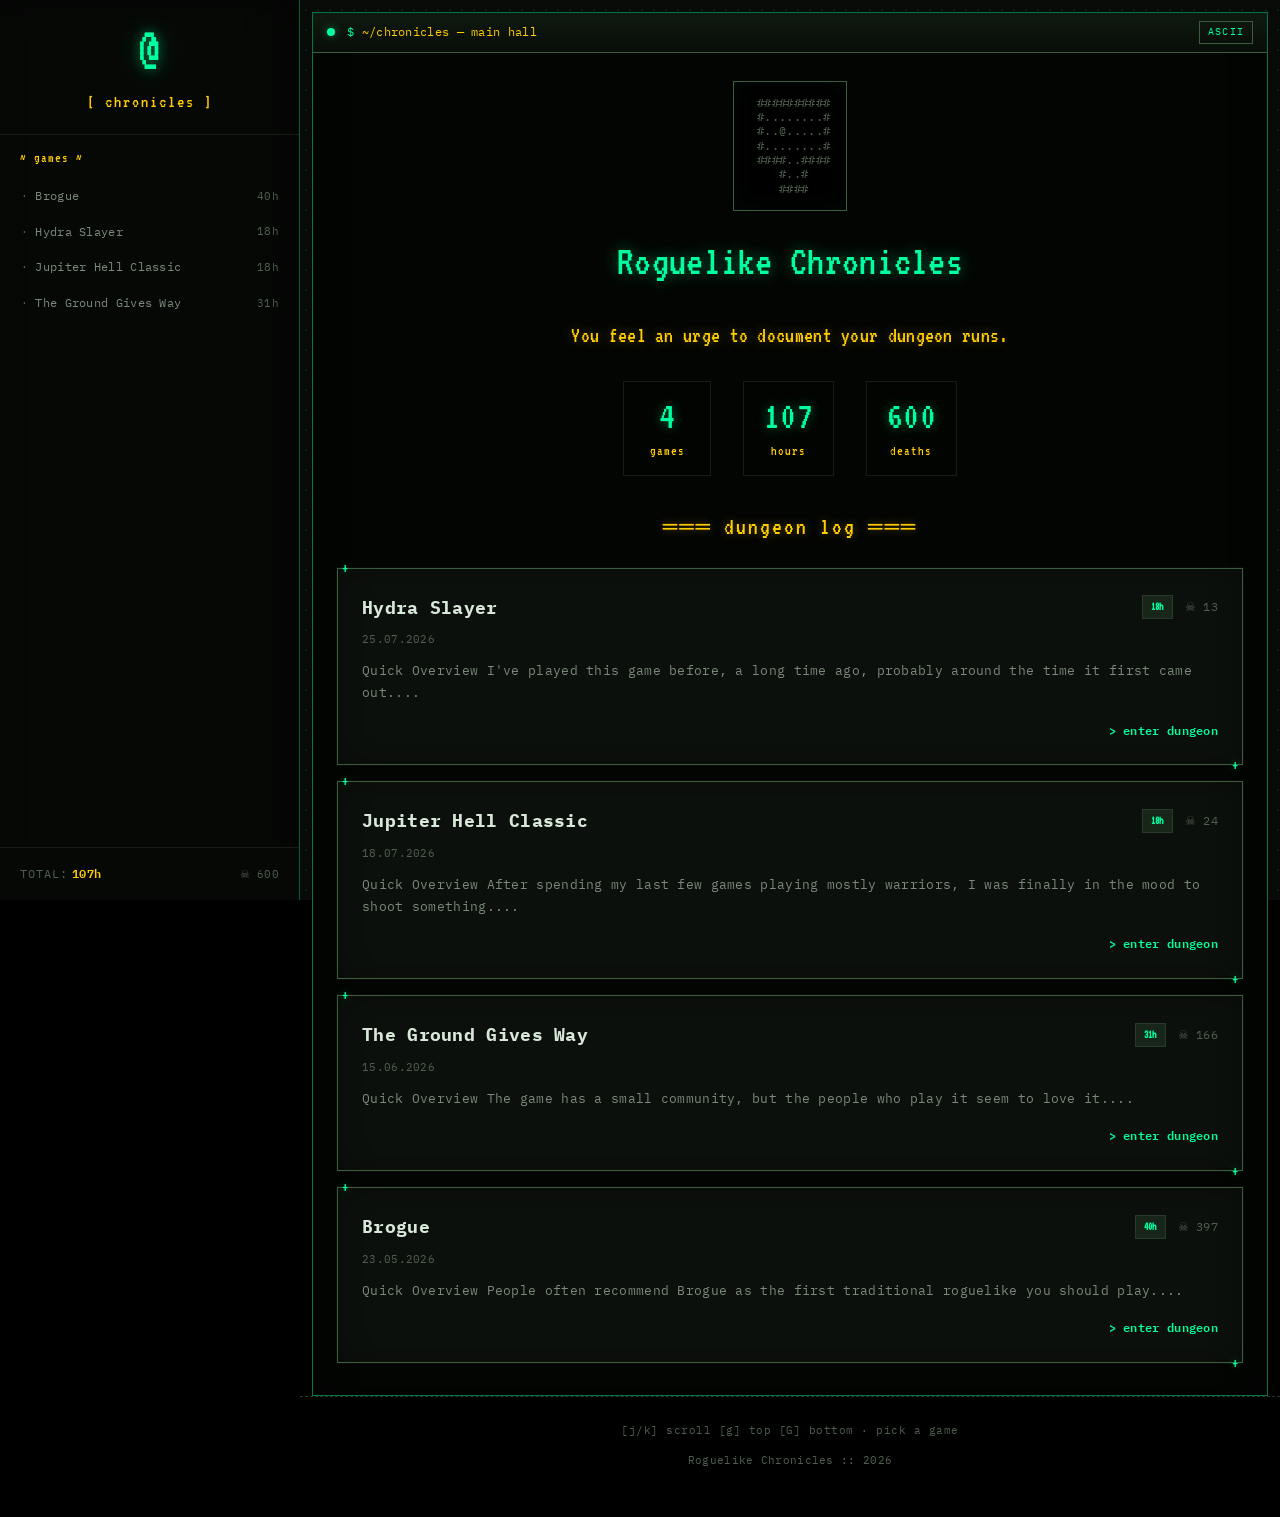
==== commit 71ae0eb7: "deploy: c962900839c39c33d4e21e14134e7e5d94572745" ====
--- a/index.html
+++ b/index.html
@@ -1225,6 +1225,7 @@
         <div class="all-games-label">~ games ~</div>
         <ul>
 <li><a href="games/brogue.html" class="nav-game-link"><span class="nav-game-title">Brogue</span><span class="nav-game-hours">40h</span></a></li>
+<li><a href="games/hydra-slayer.html" class="nav-game-link"><span class="nav-game-title">Hydra Slayer</span><span class="nav-game-hours">18h</span></a></li>
 <li><a href="games/jupiter-hell-classic.html" class="nav-game-link"><span class="nav-game-title">Jupiter Hell Classic</span><span class="nav-game-hours">18h</span></a></li>
 <li><a href="games/the-ground-gives-way.html" class="nav-game-link"><span class="nav-game-title">The Ground Gives Way</span><span class="nav-game-hours">31h</span></a></li>
         </ul>
@@ -1232,8 +1233,8 @@
       <div class="sidebar-footer">
         <div class="total-hours">
           <span class="total-label">Total:</span>
-          <span class="total-value">89h</span>
-          <span class="total-deaths">&#x2620; 587</span>
+          <span class="total-value">107h</span>
+          <span class="total-deaths">&#x2620; 600</span>
         </div>
       </div>
     </aside>
@@ -1260,21 +1261,24 @@
           <p class="index-subtitle">You feel an urge to document your dungeon runs.</p>
           <div class="index-stats">
             <div class="index-stat">
-              <span class="index-stat-value">3</span>
+              <span class="index-stat-value">4</span>
               <span class="index-stat-label">games</span>
             </div>
             <div class="index-stat">
-              <span class="index-stat-value">89</span>
+              <span class="index-stat-value">107</span>
               <span class="index-stat-label">hours</span>
             </div>
             <div class="index-stat">
-              <span class="index-stat-value">587</span>
+              <span class="index-stat-value">600</span>
               <span class="index-stat-label">deaths</span>
             </div>
           </div>
         </header>
         <h2 class="section-heading">═══ dungeon log ═══</h2>
         <div class="games-grid">
+<a href="games/hydra-slayer.html" class="game-card terminal-panel">  <div class="game-card-header">    <h2 class="game-card-title">Hydra Slayer</h2>    <div class="game-card-meta">      <span class="game-card-hours time-short">18h</span>      <span class="game-card-deaths">&#x2620; 13</span>    </div>  </div>  <div class="game-card-date">25.07.2026</div>  <p class="game-card-preview">Quick Overview
+
+I've played this game before, a long time ago, probably around the time it first came out....</p>  <div class="game-card-footer">    <span class="game-card-link">&gt; enter dungeon</span>  </div></a>
 <a href="games/jupiter-hell-classic.html" class="game-card terminal-panel">  <div class="game-card-header">    <h2 class="game-card-title">Jupiter Hell Classic</h2>    <div class="game-card-meta">      <span class="game-card-hours time-short">18h</span>      <span class="game-card-deaths">&#x2620; 24</span>    </div>  </div>  <div class="game-card-date">18.07.2026</div>  <p class="game-card-preview">Quick Overview
 
 After spending my last few games playing mostly warriors, I was finally in the mood to shoot something....</p>  <div class="game-card-footer">    <span class="game-card-link">&gt; enter dungeon</span>  </div></a>
